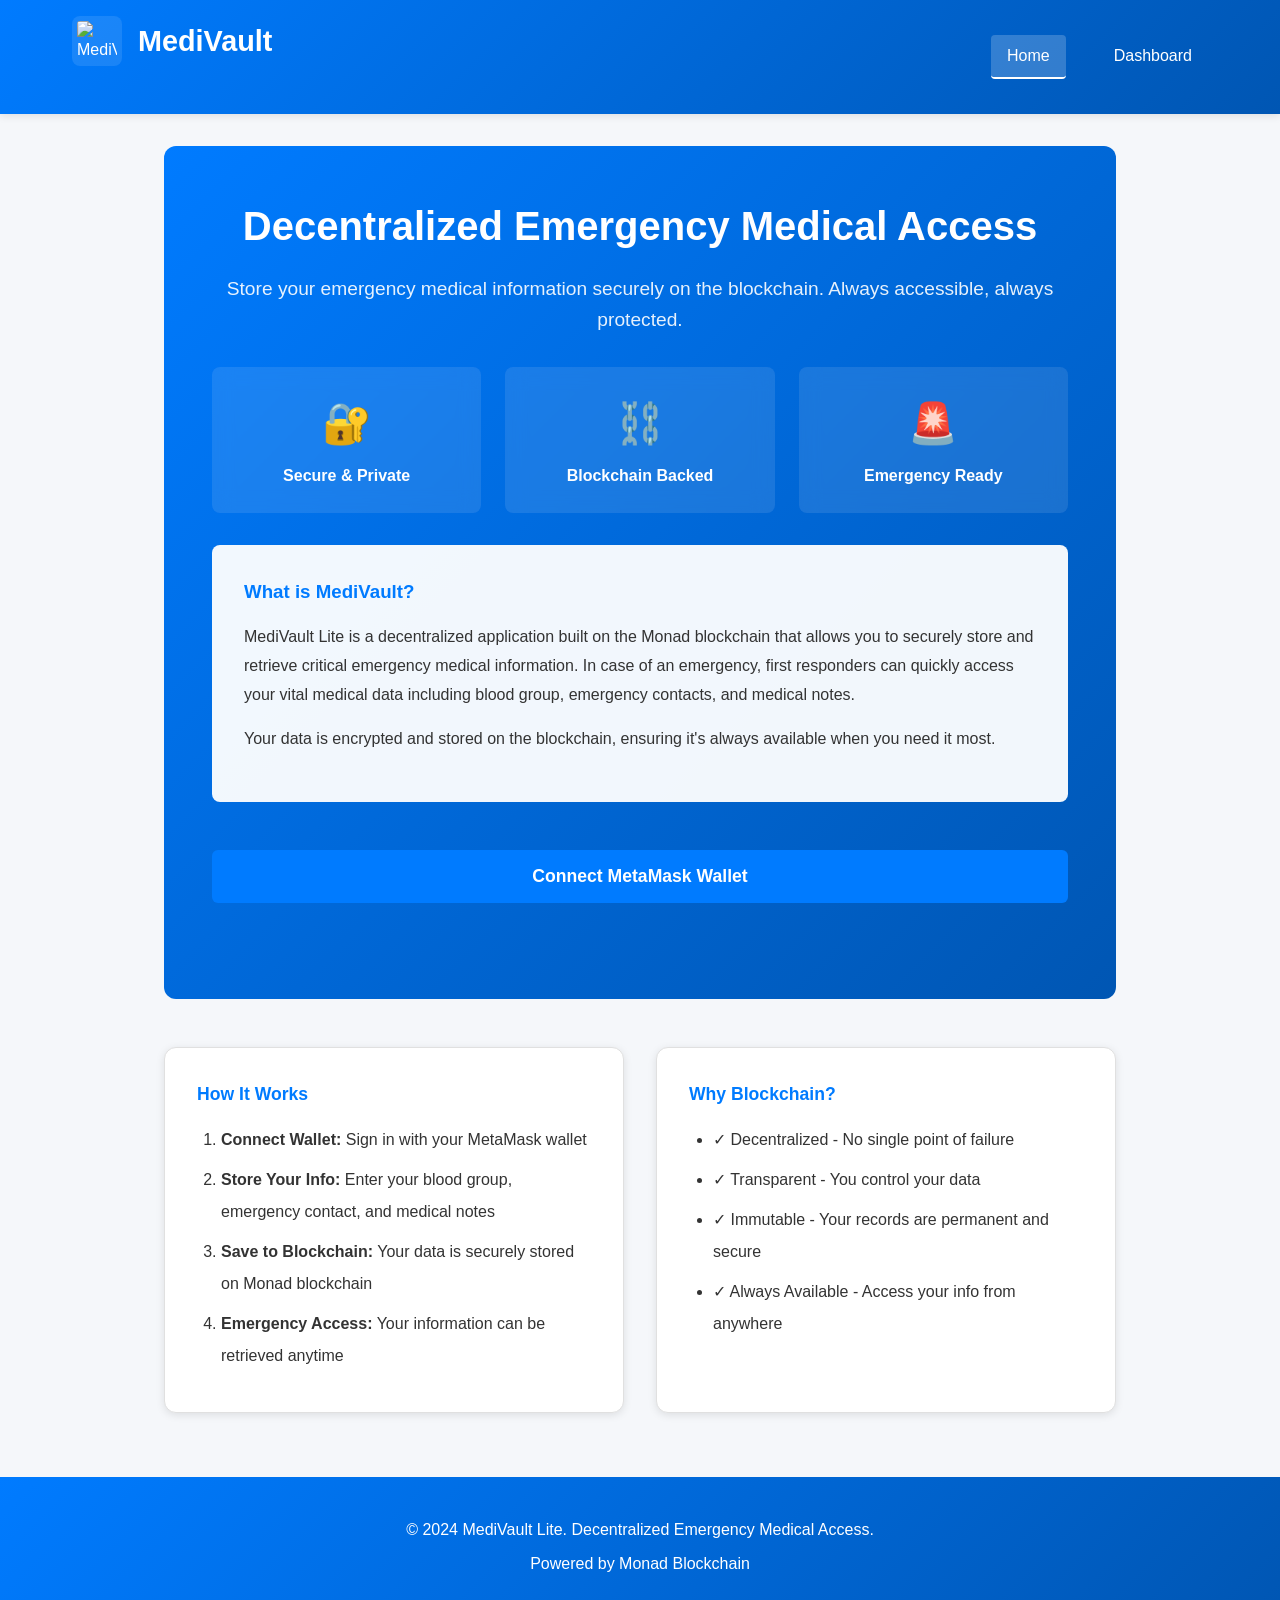
==== index.html @ f69d2203 "Add files via upload" ====
<!DOCTYPE html>
<html lang="en">
<head>
    <meta charset="UTF-8">
    <meta name="viewport" content="width=device-width, initial-scale=1.0">
    <title>MediVault - Decentralized Emergency Medical Access</title>
    <link rel="stylesheet" href="style.css">
</head>
<body>
    <div class="header">
        <div class="header-content">
            <div class="logo-section">
                <img src="assets/logo.png" alt="MediVault Logo" class="logo">
                <h1>MediVault</h1>
            </div>
            <div class="header-nav">
                <a href="index.html" class="nav-link active">Home</a>
                <a href="dashboard.html" class="nav-link">Dashboard</a>
            </div>
        </div>
    </div>

    <main class="container">
        <!-- Hero Section -->
        <section class="hero">
            <div class="hero-content">
                <h2>Decentralized Emergency Medical Access</h2>
                <p class="tagline">Store your emergency medical information securely on the blockchain. Always accessible, always protected.</p>
                
                <div class="feature-list">
                    <div class="feature">
                        <span class="feature-icon">🔐</span>
                        <p>Secure & Private</p>
                    </div>
                    <div class="feature">
                        <span class="feature-icon">⛓️</span>
                        <p>Blockchain Backed</p>
                    </div>
                    <div class="feature">
                        <span class="feature-icon">🚨</span>
                        <p>Emergency Ready</p>
                    </div>
                </div>

                <div class="description">
                    <h3>What is MediVault?</h3>
                    <p>MediVault Lite is a decentralized application built on the Monad blockchain that allows you to securely store and retrieve critical emergency medical information. In case of an emergency, first responders can quickly access your vital medical data including blood group, emergency contacts, and medical notes.</p>
                    <p>Your data is encrypted and stored on the blockchain, ensuring it's always available when you need it most.</p>
                </div>

                <button id="connectWalletBtn" class="button button-primary button-large">
                    Connect MetaMask Wallet
                </button>

                <p id="connectionStatus" class="status-message"></p>
            </div>
        </section>

        <!-- Info Section -->
        <section class="info-section">
            <div class="card">
                <h3>How It Works</h3>
                <ol>
                    <li><strong>Connect Wallet:</strong> Sign in with your MetaMask wallet</li>
                    <li><strong>Store Your Info:</strong> Enter your blood group, emergency contact, and medical notes</li>
                    <li><strong>Save to Blockchain:</strong> Your data is securely stored on Monad blockchain</li>
                    <li><strong>Emergency Access:</strong> Your information can be retrieved anytime</li>
                </ol>
            </div>

            <div class="card">
                <h3>Why Blockchain?</h3>
                <ul>
                    <li>&#10003; Decentralized - No single point of failure</li>
                    <li>&#10003; Transparent - You control your data</li>
                    <li>&#10003; Immutable - Your records are permanent and secure</li>
                    <li>&#10003; Always Available - Access your info from anywhere</li>
                </ul>
            </div>
        </section>
    </main>

    <footer class="footer">
        <p>&copy; 2024 MediVault Lite. Decentralized Emergency Medical Access.</p>
        <p>Powered by Monad Blockchain</p>
    </footer>

    <script src="https://cdn.ethers.io/v6/ethers.umd.js"></script>
    <script src="app.js"></script>
    <script>
        // Initialize wallet connection on landing page
        document.getElementById('connectWalletBtn').addEventListener('click', connectWallet);
    </script>
</body>
</html>
---- style.css ----
/* ============================================
   MediVault Lite - Global Styles
   ============================================ */

* {
    margin: 0;
    padding: 0;
    box-sizing: border-box;
}

:root {
    --primary-color: #007bff;
    --primary-dark: #0056b3;
    --primary-light: #e7f3ff;
    --secondary-color: #28a745;
    --danger-color: #dc3545;
    --warning-color: #ffc107;
    --success-color: #28a745;
    --text-dark: #333333;
    --text-light: #666666;
    --border-color: #e0e0e0;
    --background: #ffffff;
    --card-shadow: 0 2px 8px rgba(0, 0, 0, 0.1);
    --button-shadow: 0 2px 4px rgba(0, 0, 0, 0.15);
}

body {
    font-family: 'Segoe UI', Tahoma, Geneva, Verdana, sans-serif;
    background-color: #f5f7fa;
    color: var(--text-dark);
    line-height: 1.6;
}

/* ============================================
   Header & Navigation
   ============================================ */

.header {
    background: linear-gradient(135deg, var(--primary-color) 0%, var(--primary-dark) 100%);
    color: white;
    padding: 1rem 0;
    box-shadow: var(--card-shadow);
    position: sticky;
    top: 0;
    z-index: 100;
}

.header-content {
    max-width: 1200px;
    margin: 0 auto;
    padding: 0 2rem;
    display: flex;
    justify-content: space-between;
    align-items: center;
}

.logo-section {
    display: flex;
    align-items: center;
    gap: 1rem;
}

.logo {
    width: 50px;
    height: 50px;
    background: rgba(255, 255, 255, 0.1);
    padding: 5px;
    border-radius: 8px;
}

.logo-section h1 {
    font-size: 1.8rem;
    font-weight: 700;
    margin: 0;
}

.header-nav {
    display: flex;
    gap: 2rem;
}

.nav-link {
    color: white;
    text-decoration: none;
    font-weight: 500;
    padding: 0.5rem 1rem;
    border-radius: 4px;
    transition: background-color 0.3s ease;
}

.nav-link:hover {
    background-color: rgba(255, 255, 255, 0.1);
}

.nav-link.active {
    background-color: rgba(255, 255, 255, 0.2);
    border-bottom: 2px solid white;
}

/* ============================================
   Container Layout
   ============================================ */

.container {
    max-width: 1000px;
    margin: 2rem auto;
    padding: 0 1.5rem;
}

.dashboard-container {
    display: grid;
    gap: 2rem;
}

/* ============================================
   Card Component
   ============================================ */

.card {
    background: var(--background);
    border-radius: 12px;
    padding: 2rem;
    box-shadow: var(--card-shadow);
    border: 1px solid var(--border-color);
    transition: transform 0.3s ease, box-shadow 0.3s ease;
}

.card:hover {
    transform: translateY(-2px);
    box-shadow: 0 4px 12px rgba(0, 0, 0, 0.15);
}

.card h2 {
    color: var(--primary-color);
    margin-bottom: 1.5rem;
    font-size: 1.5rem;
    border-bottom: 2px solid var(--primary-light);
    padding-bottom: 1rem;
}

.card h3 {
    color: var(--primary-color);
    margin-bottom: 1rem;
    font-size: 1.1rem;
}

/* ============================================
   Form Styling
   ============================================ */

.form {
    display: flex;
    flex-direction: column;
    gap: 1.5rem;
}

.form-group {
    display: flex;
    flex-direction: column;
    gap: 0.5rem;
}

.form-group label {
    font-weight: 600;
    color: var(--text-dark);
    font-size: 0.95rem;
}

.form-group input,
.form-group textarea {
    padding: 0.75rem;
    border: 1px solid var(--border-color);
    border-radius: 6px;
    font-family: inherit;
    font-size: 1rem;
    transition: border-color 0.3s ease, box-shadow 0.3s ease;
}

.form-group input:focus,
.form-group textarea:focus {
    outline: none;
    border-color: var(--primary-color);
    box-shadow: 0 0 0 3px var(--primary-light);
}

.form-group input::placeholder,
.form-group textarea::placeholder {
    color: #999;
}

/* ============================================
   Button Styling
   ============================================ */

.button {
    padding: 0.75rem 1.5rem;
    border: none;
    border-radius: 6px;
    font-size: 1rem;
    font-weight: 600;
    cursor: pointer;
    transition: all 0.3s ease;
    display: inline-block;
    text-align: center;
    text-decoration: none;
}

.button:hover {
    transform: translateY(-2px);
    box-shadow: var(--button-shadow);
}

.button:active {
    transform: translateY(0);
}

.button-primary {
    background-color: var(--primary-color);
    color: white;
}

.button-primary:hover {
    background-color: var(--primary-dark);
}

.button-secondary {
    background-color: #6c757d;
    color: white;
}

.button-secondary:hover {
    background-color: #5a6268;
}

.button-large {
    padding: 1rem 2rem;
    font-size: 1.1rem;
    width: 100%;
    margin-top: 1rem;
}

.button-small {
    padding: 0.5rem 1rem;
    font-size: 0.85rem;
    margin-left: 1rem;
}

.button:disabled {
    opacity: 0.6;
    cursor: not-allowed;
}

/* ============================================
   Wallet Info Section
   ============================================ */

.wallet-card {
    background: linear-gradient(135deg, var(--primary-light) 0%, #f0f9ff 100%);
    border-left: 4px solid var(--primary-color);
}

.wallet-info {
    display: flex;
    flex-direction: column;
    gap: 1rem;
}

.wallet-address,
.network-info {
    display: flex;
    align-items: center;
    gap: 0.5rem;
    font-size: 0.95rem;
}

.wallet-address span,
.network-info span {
    font-family: 'Courier New', monospace;
    background: white;
    padding: 0.5rem 1rem;
    border-radius: 4px;
    word-break: break-all;
    flex: 1;
}

/* ============================================
   Display Info Section
   ============================================ */

.display-info {
    background: var(--primary-light);
    padding: 1.5rem;
    border-radius: 8px;
    margin-top: 1.5rem;
}

.display-info.hidden {
    display: none;
}

.info-item {
    margin-bottom: 1rem;
    padding-bottom: 1rem;
    border-bottom: 1px solid var(--border-color);
}

.info-item:last-child {
    border-bottom: none;
}

.info-item label {
    font-weight: 600;
    color: var(--primary-color);
    display: block;
    margin-bottom: 0.5rem;
}

.info-item p {
    color: var(--text-dark);
    font-family: 'Courier New', monospace;
    background: white;
    padding: 0.75rem;
    border-radius: 4px;
    word-break: break-word;
}

/* ============================================
   Status Messages
   ============================================ */

.status-message {
    padding: 1rem;
    border-radius: 8px;
    margin-top: 1rem;
    font-weight: 500;
}

.status-message.hidden {
    display: none;
}

.status-message.success {
    background-color: #d4edda;
    color: #155724;
    border: 1px solid #c3e6cb;
}

.status-message.error {
    background-color: #f8d7da;
    color: #721c24;
    border: 1px solid #f5c6cb;
}

.status-message.info {
    background-color: #d1ecf1;
    color: #0c5460;
    border: 1px solid #bee5eb;
}

.status-section {
    text-align: center;
    min-height: 2rem;
}

/* ============================================
   Loading Spinner
   ============================================ */

.loading-spinner {
    display: flex;
    flex-direction: column;
    align-items: center;
    gap: 1rem;
    padding: 2rem;
}

.loading-spinner.hidden {
    display: none;
}

.spinner {
    width: 40px;
    height: 40px;
    border: 4px solid var(--primary-light);
    border-top-color: var(--primary-color);
    border-radius: 50%;
    animation: spin 0.8s linear infinite;
}

@keyframes spin {
    to {
        transform: rotate(360deg);
    }
}

#loadingText {
    color: var(--primary-color);
    font-weight: 600;
}

/* ============================================
   Hero Section (Landing Page)
   ============================================ */

.hero {
    background: linear-gradient(135deg, var(--primary-color) 0%, var(--primary-dark) 100%);
    color: white;
    border-radius: 12px;
    padding: 3rem;
    text-align: center;
    margin-bottom: 2rem;
}

.hero-content h2 {
    color: white;
    font-size: 2.5rem;
    margin-bottom: 1rem;
}

.logo-section {
    margin-bottom: 2rem;
}

.tagline {
    font-size: 1.2rem;
    margin-bottom: 2rem;
    opacity: 0.9;
}

.feature-list {
    display: grid;
    grid-template-columns: repeat(auto-fit, minmax(150px, 1fr));
    gap: 1.5rem;
    margin: 2rem 0;
}

.feature {
    background: rgba(255, 255, 255, 0.1);
    padding: 1.5rem;
    border-radius: 8px;
    backdrop-filter: blur(10px);
}

.feature-icon {
    font-size: 2.5rem;
    display: block;
    margin-bottom: 0.5rem;
}

.feature p {
    font-weight: 600;
}

.description {
    background: rgba(255, 255, 255, 0.95);
    color: var(--text-dark);
    border-radius: 8px;
    padding: 2rem;
    margin: 2rem 0;
    text-align: left;
}

.description h3 {
    color: var(--primary-color);
    margin-bottom: 1rem;
}

.description p {
    margin-bottom: 1rem;
    line-height: 1.8;
}

/* ============================================
   Info Section (Landing Page)
   ============================================ */

.info-section {
    display: grid;
    grid-template-columns: repeat(auto-fit, minmax(300px, 1fr));
    gap: 2rem;
    margin-top: 3rem;
}

.info-section .card {
    background: white;
}

.info-section ol,
.info-section ul {
    margin-left: 1.5rem;
    line-height: 2;
}

.info-section li {
    margin-bottom: 0.5rem;
}

/* ============================================
   Footer
   ============================================ */

.footer {
    background: linear-gradient(135deg, var(--primary-color) 0%, var(--primary-dark) 100%);
    color: white;
    text-align: center;
    padding: 2rem;
    margin-top: 4rem;
}

.footer p {
    margin: 0.5rem 0;
}

/* ============================================
   Responsive Design
   ============================================ */

@media (max-width: 768px) {
    .container {
        padding: 0 1rem;
    }

    .header-content {
        flex-direction: column;
        gap: 1rem;
    }

    .header-nav {
        width: 100%;
        justify-content: center;
    }

    .logo-section h1 {
        font-size: 1.5rem;
    }

    .card {
        padding: 1.5rem;
    }

    .hero-content h2 {
        font-size: 1.8rem;
    }

    .button-large {
        width: 100%;
    }

    .feature-list {
        grid-template-columns: 1fr;
    }

    .wallet-address,
    .network-info {
        flex-direction: column;
        align-items: flex-start;
    }

    .wallet-address span,
    .network-info span {
        width: 100%;
    }

    .button-small {
        margin-left: 0;
        margin-top: 0.5rem;
        width: 100%;
    }

    .description {
        padding: 1.5rem;
    }
}

@media (max-width: 480px) {
    .logo {
        width: 40px;
        height: 40px;
    }

    .logo-section h1 {
        font-size: 1.2rem;
    }

    .card {
        padding: 1rem;
    }

    .card h2 {
        font-size: 1.2rem;
    }

    .hero-content h2 {
        font-size: 1.5rem;
    }

    .tagline {
        font-size: 1rem;
    }

    .form-group input,
    .form-group textarea {
        padding: 0.6rem;
        font-size: 16px;
    }

    .button {
        padding: 0.6rem 1rem;
        font-size: 0.9rem;
    }

    .button-large {
        padding: 0.8rem 1.5rem;
        font-size: 1rem;
    }
}
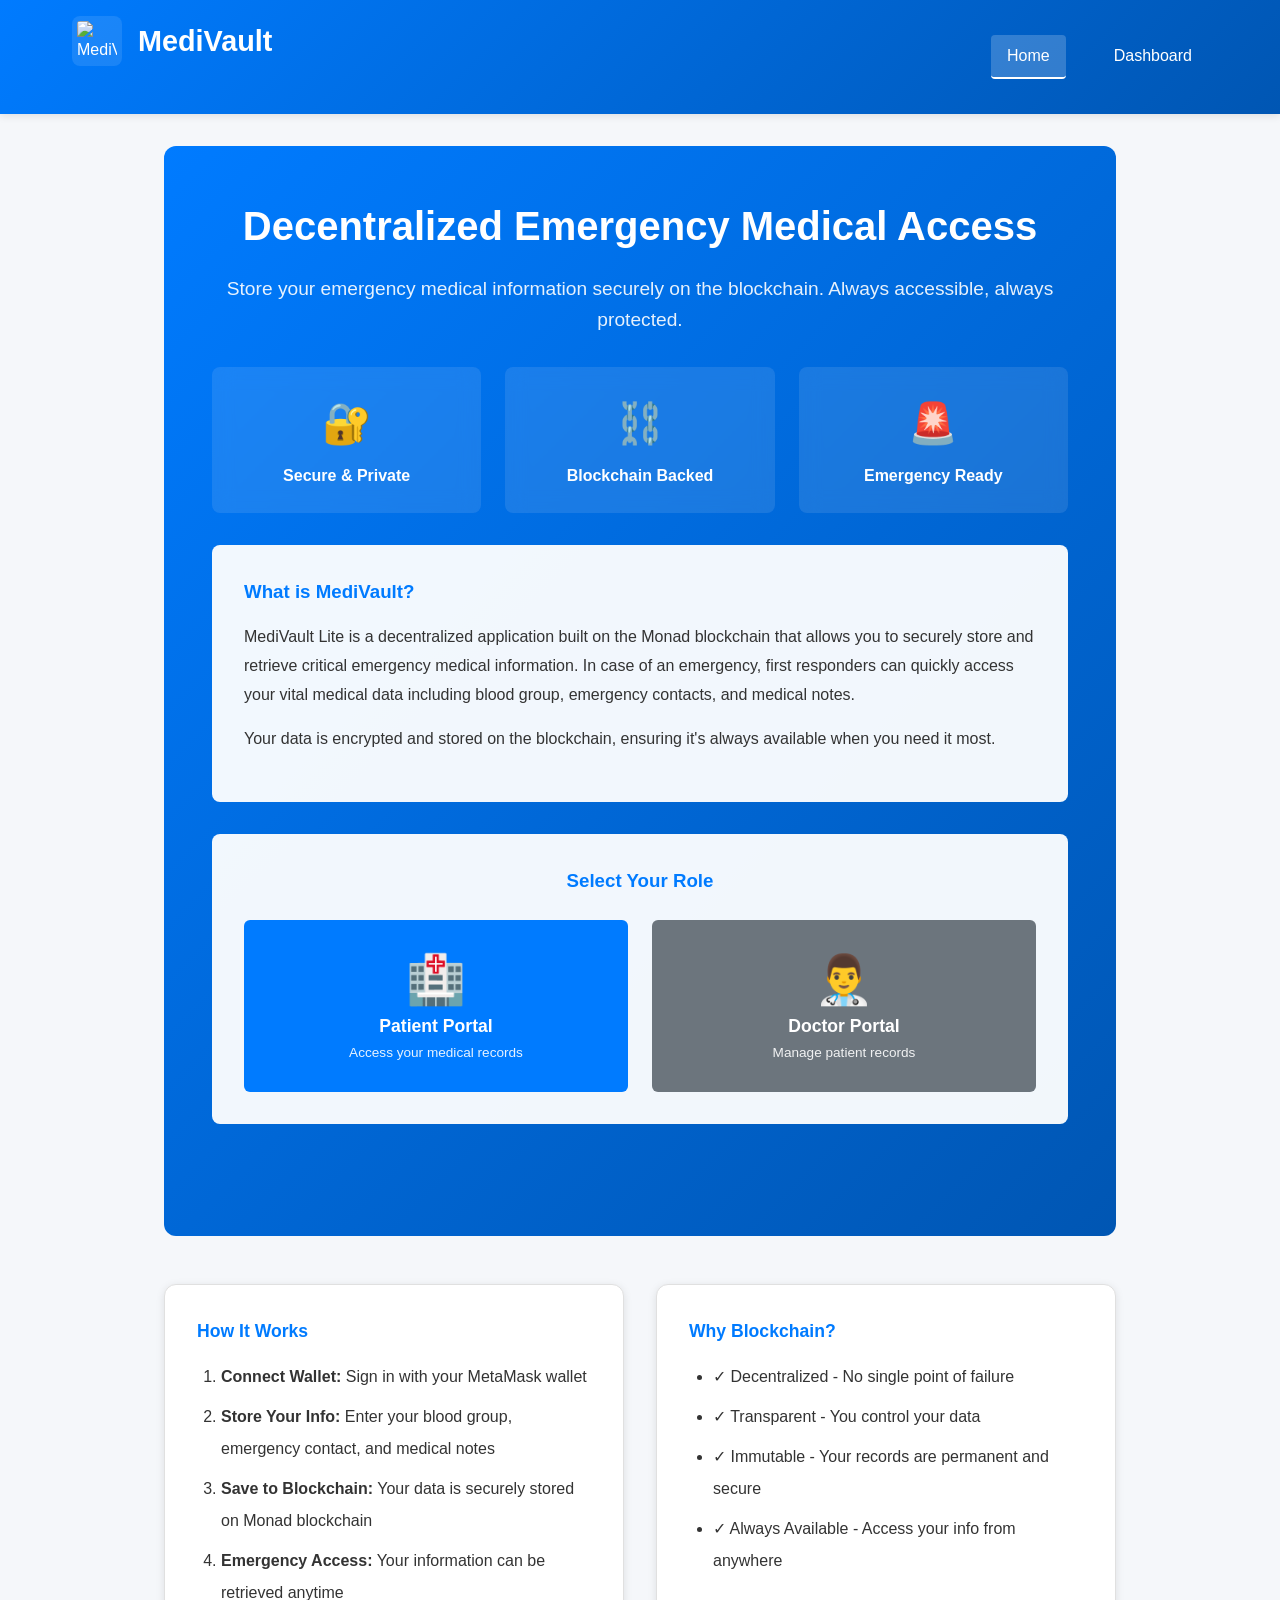
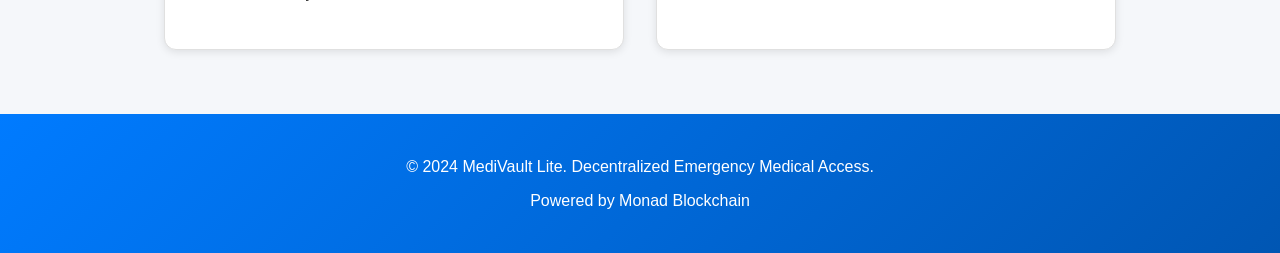
==== commit e716fb03: "feat: Complete MediVault overhaul - Patient & Doctor portals with full medical records system" ====
--- a/index.html
+++ b/index.html
@@ -48,9 +48,21 @@
                     <p>Your data is encrypted and stored on the blockchain, ensuring it's always available when you need it most.</p>
                 </div>
 
-                <button id="connectWalletBtn" class="button button-primary button-large">
-                    Connect MetaMask Wallet
-                </button>
+                <div class="role-selection">
+                    <h3>Select Your Role</h3>
+                    <div class="role-buttons">
+                        <button id="connectPatientBtn" class="button button-primary button-role">
+                            <span class="role-icon">🏥</span>
+                            <span>Patient Portal</span>
+                            <small>Access your medical records</small>
+                        </button>
+                        <button id="connectDoctorBtn" class="button button-secondary button-role">
+                            <span class="role-icon">👨‍⚕️</span>
+                            <span>Doctor Portal</span>
+                            <small>Manage patient records</small>
+                        </button>
+                    </div>
+                </div>
 
                 <p id="connectionStatus" class="status-message"></p>
             </div>
@@ -85,11 +97,12 @@
         <p>Powered by Monad Blockchain</p>
     </footer>
 
-    <script src="https://cdn.ethers.io/v6/ethers.umd.js"></script>
+    <script src="https://cdnjs.cloudflare.com/ajax/libs/ethers/6.13.4/ethers.umd.min.js"></script>
     <script src="app.js"></script>
     <script>
-        // Initialize wallet connection on landing page
-        document.getElementById('connectWalletBtn').addEventListener('click', connectWallet);
+        // Initialize wallet connection with role selection
+        document.getElementById('connectPatientBtn').addEventListener('click', () => connectWithRole('patient'));
+        document.getElementById('connectDoctorBtn').addEventListener('click', () => connectWithRole('doctor'));
     </script>
 </body>
 </html>
--- a/style.css
+++ b/style.css
@@ -126,8 +126,8 @@
 }
 
 .card:hover {
-    transform: translateY(-2px);
-    box-shadow: 0 4px 12px rgba(0, 0, 0, 0.15);
+    transform: translateY(-4px);
+    box-shadow: 0 8px 24px rgba(0, 123, 255, 0.12);
 }
 
 .card h2 {
@@ -207,11 +207,16 @@
 
 .button:hover {
     transform: translateY(-2px);
-    box-shadow: var(--button-shadow);
+    box-shadow: 0 4px 12px rgba(0, 123, 255, 0.3);
 }
 
 .button:active {
     transform: translateY(0);
+}
+
+.button:focus {
+    outline: 2px solid var(--primary-light);
+    outline-offset: 2px;
 }
 
 .button-primary {
@@ -333,6 +338,18 @@
     border-radius: 8px;
     margin-top: 1rem;
     font-weight: 500;
+    animation: slideIn 0.3s ease-out;
+}
+
+@keyframes slideIn {
+    from {
+        opacity: 0;
+        transform: translateX(-20px);
+    }
+    to {
+        opacity: 1;
+        transform: translateX(0);
+    }
 }
 
 .status-message.hidden {
@@ -409,6 +426,18 @@
     padding: 3rem;
     text-align: center;
     margin-bottom: 2rem;
+    animation: fadeInUp 0.6s ease-out;
+}
+
+@keyframes fadeInUp {
+    from {
+        opacity: 0;
+        transform: translateY(20px);
+    }
+    to {
+        opacity: 1;
+        transform: translateY(0);
+    }
 }
 
 .hero-content h2 {
@@ -439,6 +468,12 @@
     padding: 1.5rem;
     border-radius: 8px;
     backdrop-filter: blur(10px);
+    transition: transform 0.3s ease, background 0.3s ease;
+}
+
+.feature:hover {
+    transform: scale(1.05);
+    background: rgba(255, 255, 255, 0.2);
 }
 
 .feature-icon {
@@ -512,6 +547,217 @@
 }
 
 /* ============================================
+   Emergency Numbers Section
+   ============================================ */
+
+.emergency-card {
+    background: linear-gradient(135deg, #ff6b6b 0%, #ee5a24 100%);
+    color: white;
+    border: none;
+}
+
+.emergency-card h2 {
+    color: white;
+    border-bottom-color: rgba(255, 255, 255, 0.3);
+}
+
+.emergency-numbers {
+    display: grid;
+    grid-template-columns: repeat(auto-fit, minmax(200px, 1fr));
+    gap: 1rem;
+    margin-top: 1.5rem;
+}
+
+.emergency-item {
+    background: rgba(255, 255, 255, 0.1);
+    backdrop-filter: blur(10px);
+    padding: 1rem;
+    border-radius: 8px;
+    display: flex;
+    flex-direction: column;
+    align-items: center;
+    gap: 0.5rem;
+    transition: all 0.3s ease;
+}
+
+.emergency-item:hover {
+    background: rgba(255, 255, 255, 0.2);
+    transform: translateY(-2px);
+}
+
+.emergency-name {
+    font-weight: 600;
+    font-size: 0.9rem;
+    text-align: center;
+}
+
+.emergency-number {
+    color: white;
+    font-size: 1.5rem;
+    font-weight: 700;
+    text-decoration: none;
+    padding: 0.5rem 1.5rem;
+    background: rgba(255, 255, 255, 0.2);
+    border-radius: 6px;
+    transition: all 0.3s ease;
+}
+
+.emergency-number:hover {
+    background: rgba(255, 255, 255, 0.3);
+    transform: scale(1.05);
+}
+
+/* ============================================
+   Role Selection
+   ============================================ */
+
+.role-selection {
+    background: rgba(255, 255, 255, 0.95);
+    color: var(--text-dark);
+    border-radius: 8px;
+    padding: 2rem;
+    margin: 2rem 0;
+}
+
+.role-selection h3 {
+    color: var(--primary-color);
+    margin-bottom: 1.5rem;
+    text-align: center;
+}
+
+.role-buttons {
+    display: grid;
+    grid-template-columns: repeat(auto-fit, minmax(250px, 1fr));
+    gap: 1.5rem;
+}
+
+.button-role {
+    display: flex;
+    flex-direction: column;
+    align-items: center;
+    gap: 0.5rem;
+    padding: 2rem 1rem;
+    text-align: center;
+    height: auto;
+}
+
+.role-icon {
+    font-size: 3rem;
+}
+
+.button-role span:not(.role-icon) {
+    font-size: 1.1rem;
+    font-weight: 700;
+}
+
+.button-role small {
+    font-size: 0.85rem;
+    font-weight: 400;
+    opacity: 0.9;
+}
+
+/* ============================================
+   Records List
+   ============================================ */
+
+.records-list {
+    margin-top: 1.5rem;
+}
+
+.record-item,
+.visit-item,
+.document-item {
+    background: var(--primary-light);
+    padding: 1.5rem;
+    border-radius: 8px;
+    margin-bottom: 1rem;
+    border-left: 4px solid var(--primary-color);
+    transition: all 0.3s ease;
+}
+
+.record-item:hover,
+.visit-item:hover,
+.document-item:hover {
+    transform: translateX(5px);
+    box-shadow: 0 2px 8px rgba(0, 123, 255, 0.15);
+}
+
+.record-header {
+    display: flex;
+    justify-content: space-between;
+    align-items: center;
+    margin-bottom: 1rem;
+    padding-bottom: 0.5rem;
+    border-bottom: 1px solid var(--border-color);
+}
+
+.record-date {
+    font-size: 0.9rem;
+    color: var(--text-light);
+    font-weight: 600;
+}
+
+.record-doctor {
+    font-size: 0.85rem;
+    color: var(--primary-color);
+    font-weight: 500;
+}
+
+.record-content p {
+    margin: 0.5rem 0;
+}
+
+.record-content strong {
+    color: var(--primary-color);
+}
+
+.info-text {
+    color: var(--text-light);
+    font-style: italic;
+    text-align: center;
+    padding: 2rem;
+}
+
+.patient-header h3 {
+    color: var(--primary-color);
+    margin-bottom: 1rem;
+}
+
+/* ============================================
+   Form Enhancements
+   ============================================ */
+
+select {
+    padding: 0.75rem;
+    border: 1px solid var(--border-color);
+    border-radius: 6px;
+    font-family: inherit;
+    font-size: 1rem;
+    background: white;
+    transition: border-color 0.3s ease, box-shadow 0.3s ease;
+}
+
+select:focus {
+    outline: none;
+    border-color: var(--primary-color);
+    box-shadow: 0 0 0 3px var(--primary-light);
+}
+
+input[type="file"] {
+    padding: 0.5rem;
+    border: 2px dashed var(--border-color);
+    border-radius: 6px;
+    background: var(--primary-light);
+    cursor: pointer;
+    transition: all 0.3s ease;
+}
+
+input[type="file"]:hover {
+    border-color: var(--primary-color);
+    background: white;
+}
+
+/* ============================================
    Responsive Design
    ============================================ */
 
